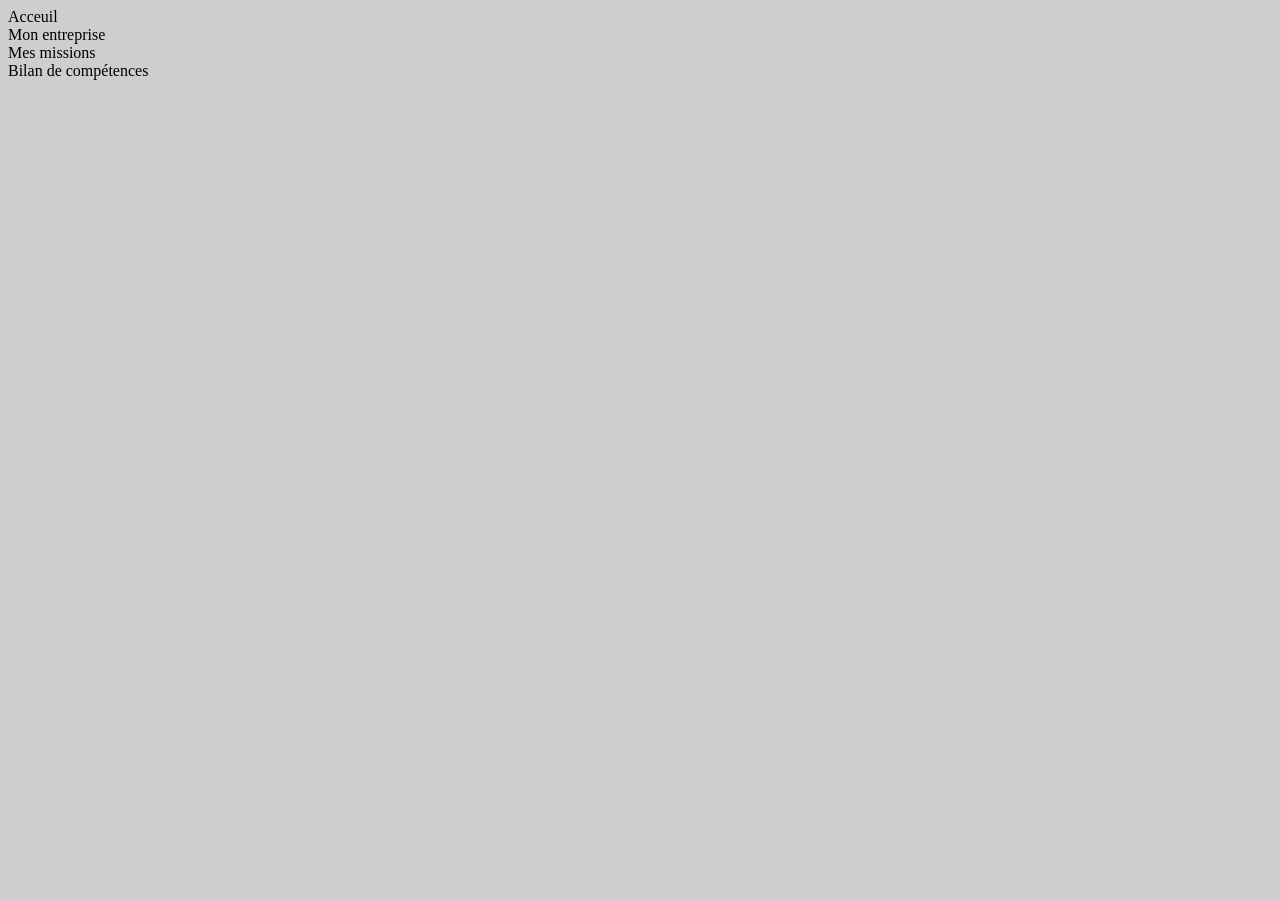
==== index.html @ c6c022ac "init" ====
<!DOCTYPE html>
<html lang="en">
<head>
    <meta charset="UTF-8">
    <meta name="viewport" content="width=device-width, initial-scale=1.0">
    <title>Portfolio Maël HEMON</title>
    <link rel="stylesheet" href="style.css">
    <link rel="icon" type="image/x-icon" href="image.png">

</head>
<body>
    <nav>
        <div href="index.html">Acceuil</div>
        <div>Mon entreprise</div>
        <div>Mes missions</div>
        <div>Bilan de compétences</div>
    </nav>
</body>
</html>
---- style.css ----
body{
    background-color: RGB(206, 206, 206);
}
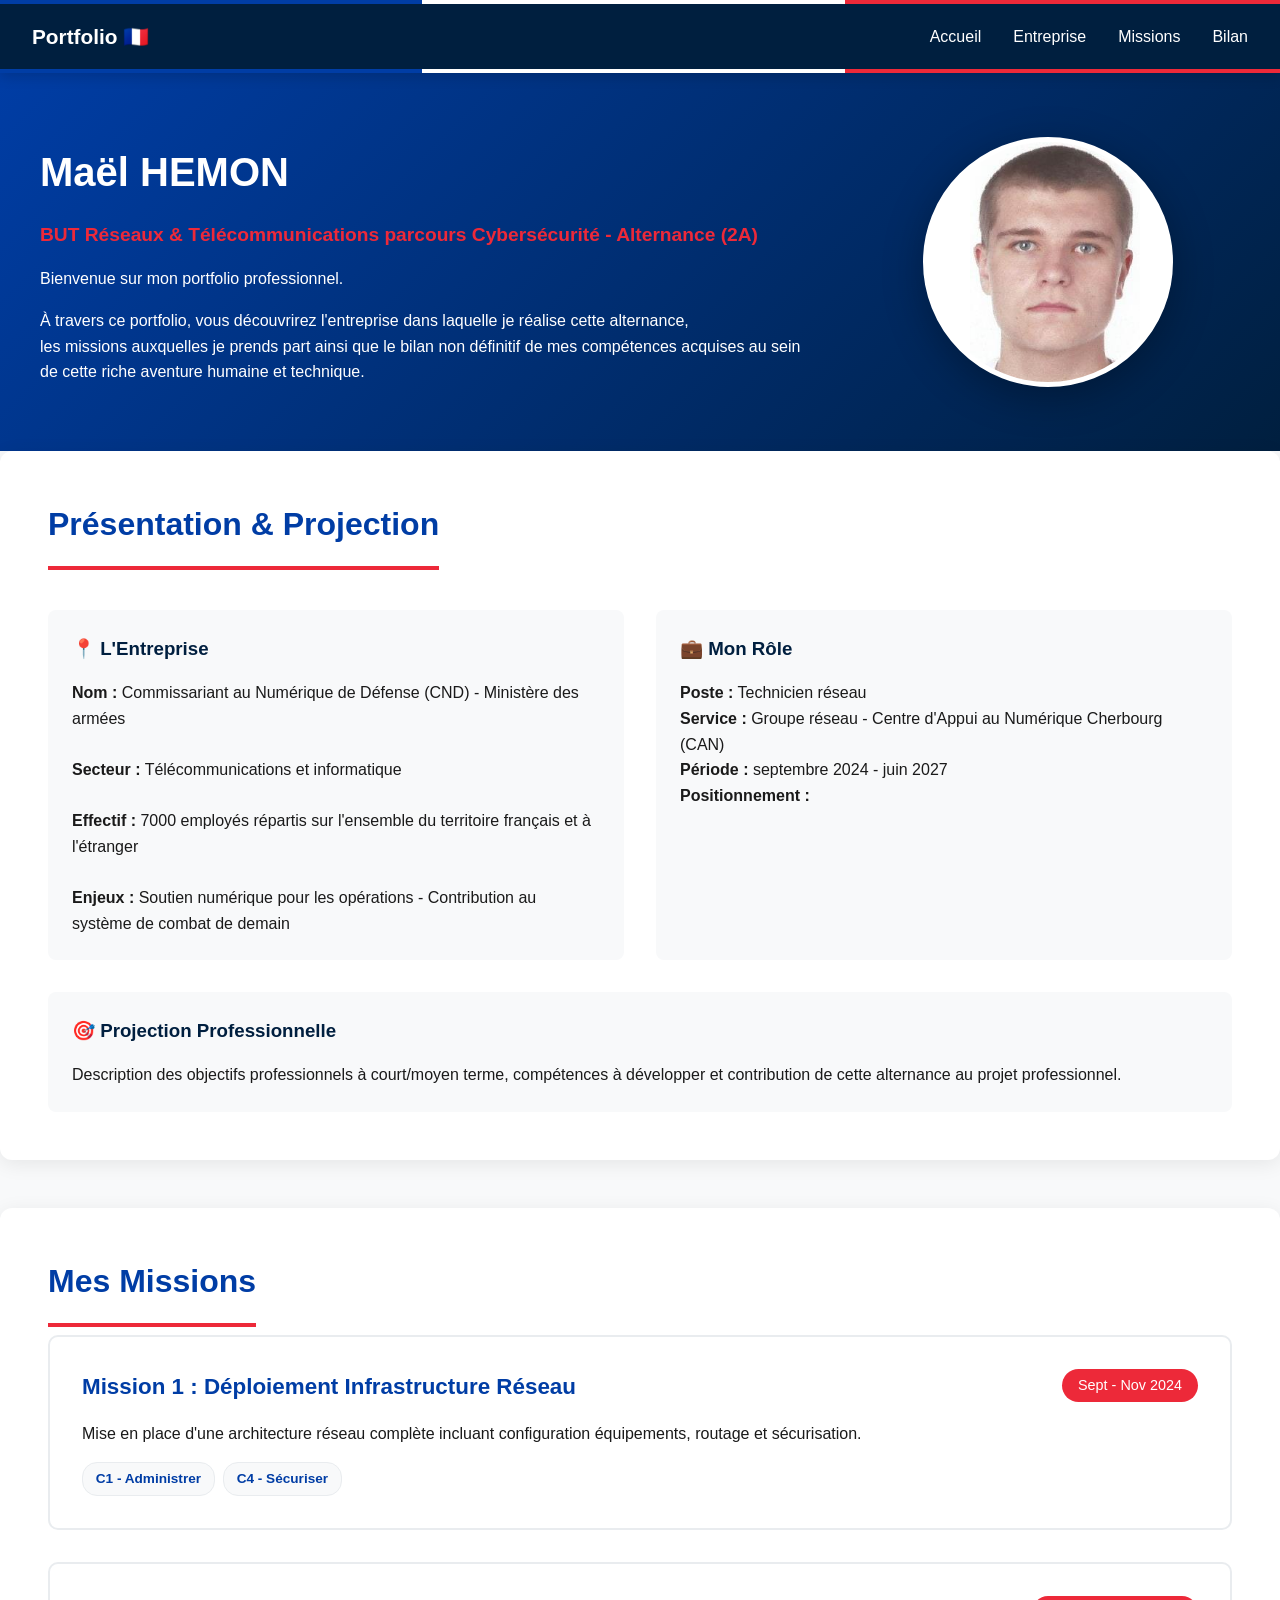
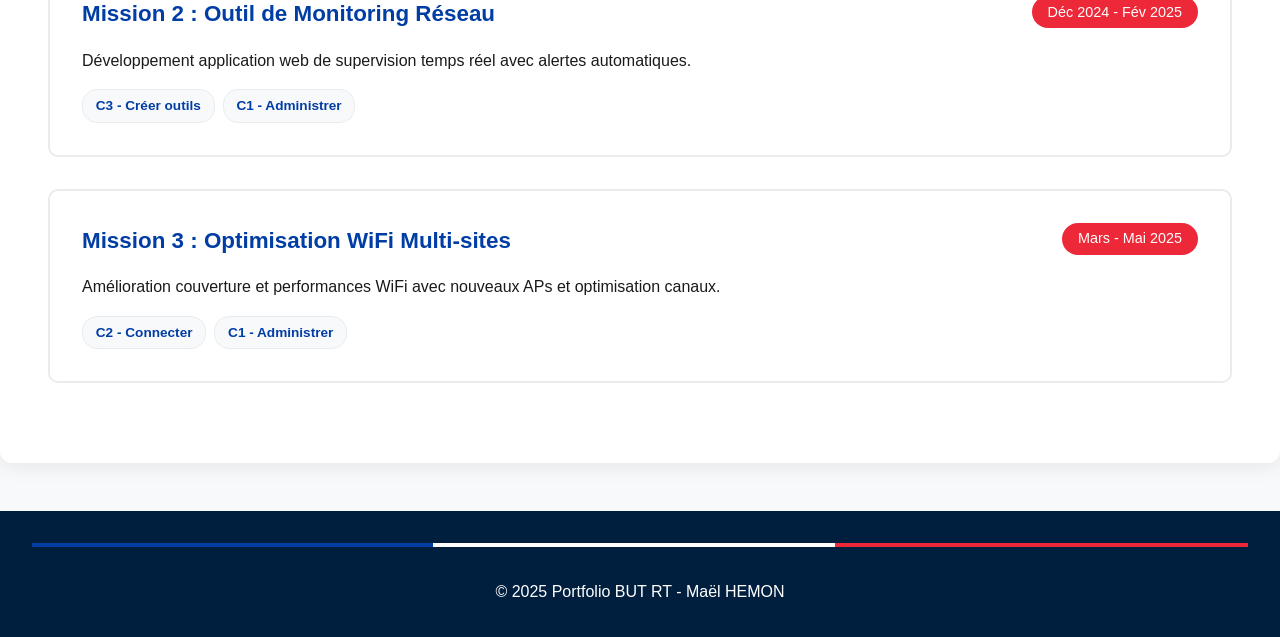
==== commit 2c68e121: "ADD: structure" ====
--- a/index.html
+++ b/index.html
@@ -1,19 +1,551 @@
 <!DOCTYPE html>
-<html lang="en">
+<html lang="fr">
 <head>
     <meta charset="UTF-8">
     <meta name="viewport" content="width=device-width, initial-scale=1.0">
-    <title>Portfolio Maël HEMON</title>
-    <link rel="stylesheet" href="style.css">
-    <link rel="icon" type="image/x-icon" href="image.png">
-
+    <title>Portfolio BUT RT - Alternance</title>
+    <style>
+        * {
+            margin: 0;
+            padding: 0;
+            box-sizing: border-box;
+        }
+
+        :root {
+            --france-blue: #003DA5;
+            --france-red: #ED2939;
+            --navy: #001f3f;
+            --light: #f8f9fa;
+            --gray: #e9ecef;
+        }
+
+        body {
+            font-family: 'Segoe UI', sans-serif;
+            background: var(--light);
+            color: #1a1a1a;
+            line-height: 1.6;
+        }
+
+        header {
+            background: linear-gradient(to right, var(--france-blue) 33%, white 33%, white 66%, var(--france-red) 66%);
+            padding: 4px 0;
+            position: sticky;
+            top: 0;
+            z-index: 1000;
+            box-shadow: 0 4px 12px rgba(0,0,0,0.15);
+        }
+
+        nav {
+            background: var(--navy);
+            padding: 1rem 0;
+        }
+
+        .nav-container {
+            max-width: 1400px;
+            margin: 0 auto;
+            padding: 0 2rem;
+            display: flex;
+            justify-content: space-between;
+            align-items: center;
+        }
+
+        .logo {
+            font-size: 1.3rem;
+            font-weight: bold;
+            color: white;
+        }
+
+        .nav-links {
+            display: flex;
+            gap: 2rem;
+            list-style: none;
+        }
+
+        .nav-links a {
+            color: white;
+            text-decoration: none;
+            font-weight: 500;
+            transition: all 0.3s;
+            padding: 0.5rem 0;
+            position: relative;
+        }
+
+        .nav-links a::after {
+            content: '';
+            position: absolute;
+            bottom: 0;
+            left: 0;
+            width: 0;
+            height: 3px;
+            background: var(--france-red);
+            transition: width 0.3s;
+        }
+
+        .nav-links a:hover::after {
+            width: 100%;
+        }
+
+        .hero {
+            background: linear-gradient(135deg, var(--france-blue), var(--navy));
+            color: white;
+            padding: 4rem 2rem;
+        }
+
+        .hero-container {
+            max-width: 1200px;
+            margin: 0 auto;
+            display: grid;
+            grid-template-columns: 2fr 1fr;
+            gap: 3rem;
+            align-items: center;
+        }
+
+        .hero h1 {
+            font-size: 2.5rem;
+            margin-bottom: 1rem;
+        }
+
+        .subtitle {
+            font-size: 1.2rem;
+            color: var(--france-red);
+            font-weight: 600;
+            margin-bottom: 1rem;
+        }
+
+       .profile-photo {
+    width: 250px;
+    height: 250px;
+    border-radius: 60%;
+    overflow: hidden;          /* 🔑 indispensable */
+    box-shadow: 0 10px 40px rgba(0,0,0,0.3);
+    border: 5px solid white;
+    margin: 0 auto;
+    background-color: white;
+}
+
+.profile-photo img {
+    width: 100%;
+    height: 100%;
+    object-fit: contain;
+    object-position: 60% center;
+}
+
+        .container {
+            max-width: 1400px;
+            margin: 0 auto;
+            padding: 3rem 2rem;
+        }
+
+        .section {
+            background: white;
+            padding: 3rem;
+            border-radius: 12px;
+            box-shadow: 0 4px 20px rgba(0,0,0,0.08);
+            margin-bottom: 3rem;
+        }
+
+        .section-title {
+            font-size: 2rem;
+            color: var(--france-blue);
+            margin-bottom: 0.5rem;
+            padding-bottom: 1rem;
+            border-bottom: 4px solid var(--france-red);
+            display: inline-block;
+        }
+
+        .competences-grid {
+            display: grid;
+            grid-template-columns: repeat(auto-fit, minmax(300px, 1fr));
+            gap: 1.5rem;
+            margin-top: 2rem;
+        }
+
+        .competence-card {
+            background: var(--light);
+            padding: 1.5rem;
+            border-radius: 10px;
+            border-left: 5px solid var(--france-blue);
+        }
+
+        .competence-card h3 {
+            color: var(--navy);
+            margin-bottom: 0.5rem;
+            display: flex;
+            align-items: center;
+            gap: 0.5rem;
+        }
+
+        .comp-num {
+            background: var(--france-blue);
+            color: white;
+            width: 30px;
+            height: 30px;
+            border-radius: 50%;
+            display: flex;
+            align-items: center;
+            justify-content: center;
+            font-weight: bold;
+        }
+
+        .mission-card {
+            border: 2px solid var(--gray);
+            border-radius: 10px;
+            padding: 2rem;
+            margin-bottom: 2rem;
+            cursor: pointer;
+            transition: all 0.3s;
+        }
+
+        .mission-card:hover {
+            border-color: var(--france-blue);
+            box-shadow: 0 8px 25px rgba(0,61,165,0.1);
+        }
+
+        .mission-header {
+            display: flex;
+            justify-content: space-between;
+            align-items: start;
+            margin-bottom: 1rem;
+        }
+
+        .mission-title {
+            font-size: 1.4rem;
+            color: var(--france-blue);
+            font-weight: 600;
+        }
+
+        .mission-period {
+            background: var(--france-red);
+            color: white;
+            padding: 0.3rem 1rem;
+            border-radius: 20px;
+            font-size: 0.9rem;
+        }
+
+        .comp-badges {
+            display: flex;
+            gap: 0.5rem;
+            flex-wrap: wrap;
+            margin-top: 1rem;
+        }
+
+        .badge {
+            background: var(--light);
+            color: var(--france-blue);
+            padding: 0.3rem 0.8rem;
+            border-radius: 15px;
+            font-size: 0.85rem;
+            font-weight: 600;
+            border: 1px solid var(--gray);
+        }
+
+        .mission-detail {
+            display: none;
+            margin-top: 2rem;
+            padding-top: 2rem;
+            border-top: 2px solid var(--gray);
+        }
+
+        .mission-detail.active {
+            display: block;
+        }
+
+        .detail-section {
+            margin-bottom: 2rem;
+        }
+
+        .detail-section h4 {
+            color: var(--navy);
+            margin-bottom: 1rem;
+            font-size: 1.1rem;
+        }
+
+        .detail-section ul {
+            list-style: none;
+            padding-left: 1rem;
+        }
+
+        .detail-section li {
+            margin-bottom: 0.5rem;
+            padding-left: 1rem;
+            position: relative;
+        }
+
+        .detail-section li::before {
+            content: '▸';
+            color: var(--france-red);
+            position: absolute;
+            left: 0;
+        }
+
+        .bilan-table {
+            width: 100%;
+            border-collapse: collapse;
+            margin: 2rem 0;
+        }
+
+        .bilan-table th,
+        .bilan-table td {
+            padding: 1rem;
+            text-align: left;
+            border: 1px solid var(--gray);
+        }
+
+        .bilan-table th {
+            background: var(--france-blue);
+            color: white;
+            font-weight: 600;
+        }
+
+        .bilan-table tr:nth-child(even) {
+            background: var(--light);
+        }
+
+        .niveau {
+            display: flex;
+            gap: 0.2rem;
+        }
+
+        .dot {
+            width: 10px;
+            height: 10px;
+            border-radius: 50%;
+            background: var(--gray);
+        }
+
+        .dot.filled {
+            background: var(--france-blue);
+        }
+
+        .info-grid {
+            display: grid;
+            grid-template-columns: 1fr 1fr;
+            gap: 2rem;
+            margin-top: 2rem;
+        }
+
+        .info-card {
+            background: var(--light);
+            padding: 1.5rem;
+            border-radius: 8px;
+        }
+
+        .info-card h3 {
+            color: var(--navy);
+            margin-bottom: 1rem;
+        }
+
+        footer {
+            background: var(--navy);
+            color: white;
+            text-align: center;
+            padding: 2rem;
+            margin-top: 3rem;
+        }
+
+        footer::before {
+            content: '';
+            display: block;
+            height: 4px;
+            background: linear-gradient(to right, var(--france-blue) 33%, white 33%, white 66%, var(--france-red) 66%);
+            margin-bottom: 2rem;
+        }
+
+        @media (max-width: 968px) {
+            .hero-container {
+                grid-template-columns: 1fr;
+            }
+            .info-grid {
+                grid-template-columns: 1fr;
+            }
+            .mission-header {
+                flex-direction: column;
+                gap: 1rem;
+            }
+        }
+    </style>
 </head>
 <body>
-    <nav>
-        <div href="index.html">Acceuil</div>
-        <div>Mon entreprise</div>
-        <div>Mes missions</div>
-        <div>Bilan de compétences</div>
-    </nav>
+    <header>
+        <nav>
+            <div class="nav-container">
+                <div class="logo">Portfolio  🇫🇷</div>
+                <ul class="nav-links">
+                    <li><a href="index.html">Accueil</a></li>
+                    <li><a href="entreprise.html">Entreprise</a></li>
+                    <li><a href="missions.html">Missions</a></li>
+                    <li><a href="bilan.html">Bilan</a></li>
+                </ul>
+            </div>
+        </nav>
+    </header>
+
+    <section id="accueil" class="hero">
+        <div class="hero-container">
+            <div>
+                <h1>Maël HEMON</h1>
+                <p class="subtitle">BUT Réseaux & Télécommunications parcours Cybersécurité - Alternance (2A)</p>
+                <p>Bienvenue sur mon portfolio professionnel.</p>
+                <p style="margin-top: 1rem;">À travers ce portfolio, vous découvrirez l'entreprise dans laquelle je réalise cette alternance, <br> les missions auxquelles je prends part ainsi que le bilan non définitif de mes compétences acquises au sein de cette riche aventure humaine et technique.</p>
+            </div>
+            <div class="profile-photo"><img src="photo_profile.jpg" alt="photo_profile"></div>
+        </div>
+    </section>
+     <section id="entreprise" class="section">
+            <h2 class="section-title">Présentation & Projection</h2>
+            
+            <div class="info-grid">
+                <div class="info-card">
+                    <h3>📍 L'Entreprise</h3>
+                    <p><strong>Nom :</strong> Commissariant au Numérique de Défense (CND) - Ministère des armées</p>
+                    <br>
+                    <p><strong>Secteur :</strong> Télécommunications et informatique </p>
+                    <br>
+                    <p><strong>Effectif :</strong> 7000 employés répartis sur l'ensemble du territoire français et à l'étranger</p>
+                    <br>
+                    <p><strong>Enjeux :</strong> Soutien numérique pour les opérations - Contribution au système de combat de demain  </p>
+                </div>
+                
+                <div class="info-card">
+                    <h3>💼 Mon Rôle</h3>
+                    <p><strong>Poste :</strong> Technicien réseau </p>
+                    <p><strong>Service :</strong> Groupe réseau - Centre d'Appui au Numérique Cherbourg (CAN)</p>
+                    <p><strong>Période :</strong> septembre 2024 - juin 2027 </p>
+                    <p><strong>Positionnement :</strong>  </p>
+                </div>
+            </div>
+
+            <div style="margin-top: 2rem; padding: 1.5rem; background: var(--light); border-radius: 8px;">
+                <h3 style="color: var(--navy); margin-bottom: 1rem;">🎯 Projection Professionnelle</h3>
+                <p>Description des objectifs professionnels à court/moyen terme, compétences à développer et contribution de cette alternance au projet professionnel.</p>
+            </div>
+        </section>
+        <section id="missions" class="section">
+            <h2 class="section-title">Mes Missions</h2>
+            
+            <div class="mission-card" onclick="toggleMission('m1')">
+                <div class="mission-header">
+                    <h3 class="mission-title">Mission 1 : Déploiement Infrastructure Réseau</h3>
+                    <span class="mission-period">Sept - Nov 2024</span>
+                </div>
+                <p>Mise en place d'une architecture réseau complète incluant configuration équipements, routage et sécurisation.</p>
+                <div class="comp-badges">
+                    <span class="badge">C1 - Administrer</span>
+                    <span class="badge">C4 - Sécuriser</span>
+                </div>
+                
+                
+                <div class="mission-detail" id="m1">
+                    <div class="detail-section">
+                        <h4>📋 Contexte et Objectifs</h4>
+                        <p>Ouverture d'un nouveau site nécessitant infrastructure réseau. Enjeu : connectivité, sécurité et performance pour 50 utilisateurs.</p>
+                        <ul>
+                            <li>Acteurs : équipe infra (3 pers.), responsable IT</li>
+                            <li>Contraintes : budget limité, délai 2 mois, compatibilité</li>
+                            <li>Objectif : infrastructure opérationnelle sécurisée</li>
+                        </ul>
+                        <button></button>
+                    </div>
+
+                    <div class="detail-section">
+                        <h4>⚙️ Tâches et Évolution</h4>
+                        <ul>
+                            <li><strong>S1-2 :</strong> Étude besoins, conception architecture</li>
+                            <li><strong>S3-5 :</strong> Config switchs/routeurs Cisco (VLANs, routage)</li>
+                            <li><strong>S6-7 :</strong> Pare-feu, filtrage, VPN site-to-site</li>
+                            <li><strong>S8 :</strong> Tests, documentation, formation</li>
+                            <li>Autonomie progressive : supervisé puis autonome S5</li>
+                        </ul>
+                    </div>
+
+                    <div class="detail-section">
+                        <h4>🎓 Compétences & AC Mobilisés</h4>
+                        <ul>
+                            <li><strong>C1 :</strong> Config avancée (VLANs, routage, protocols)</li>
+                            <li><strong>C4 :</strong> Sécurité, pare-feu, segmentation</li>
+                            <li><strong>AC :</strong> Configurer/dépanner services, garantir QoS</li>
+                        </ul>
+                    </div>
+
+                    <div class="detail-section">
+                        <h4>📎 Traces et Preuves</h4>
+                        <ul>
+                            <li>Schémas architecture (Packet Tracer)</li>
+                            <li>Configs équipements anonymisées</li>
+                            <li>Documentation technique</li>
+                            <li>Rapports tests/validation</li>
+                        </ul>
+                    </div>
+
+                    <div class="detail-section">
+                        <h4>💭 Analyse Réflexive</h4>
+                        <p><strong>Apprentissages :</strong> Maîtrise VLANs et routage inter-VLAN approfondie. Importance documentation.</p>
+                        <p><strong>Difficultés :</strong> Compatibilité versions IOS. Résolu via doc Cisco.</p>
+                        <p><strong>Évolution :</strong> Autonomie partielle → complète. Communication améliorée.</p>
+                        <p><strong>Niveau :</strong> Intermédiaire/Avancé - bonne maîtrise, résolution autonome.</p>
+                    </div>
+                </div>
+            </div>
+
+            <div class="mission-card" onclick="toggleMission('m2')">
+                <div class="mission-header">
+                    <h3 class="mission-title">Mission 2 : Outil de Monitoring Réseau</h3>
+                    <span class="mission-period">Déc 2024 - Fév 2025</span>
+                </div>
+                <p>Développement application web de supervision temps réel avec alertes automatiques.</p>
+                <div class="comp-badges">
+                    <span class="badge">C3 - Créer outils</span>
+                    <span class="badge">C1 - Administrer</span>
+                </div>
+                
+                <div class="mission-detail" id="m2">
+                    <p style="color: #666;">Détails de la mission à compléter selon même structure...</p>
+                </div>
+            </div>
+
+            <div class="mission-card" onclick="toggleMission('m3')">
+                <div class="mission-header">
+                    <h3 class="mission-title">Mission 3 : Optimisation WiFi Multi-sites</h3>
+                    <span class="mission-period">Mars - Mai 2025</span>
+                </div>
+                <p>Amélioration couverture et performances WiFi avec nouveaux APs et optimisation canaux.</p>
+                <div class="comp-badges">
+                    <span class="badge">C2 - Connecter</span>
+                    <span class="badge">C1 - Administrer</span>
+                </div>
+                
+                <div class="mission-detail" id="m3">
+                    <p style="color: #666;">Détails de la mission à compléter...</p>
+                </div>
+            </div>
+        </section>
+        <script>
+        function toggleMission(id) {
+            const detail = document.getElementById(id);
+            const wasActive = detail.classList.contains('active');
+            
+            document.querySelectorAll('.mission-detail').forEach(d => {
+                d.classList.remove('active');
+            });
+            
+            if (!wasActive) {
+                detail.classList.add('active');
+            }
+        }
+
+        document.querySelectorAll('a[href^="#"]').forEach(a => {
+            a.addEventListener('click', function(e) {
+                e.preventDefault();
+                document.querySelector(this.getAttribute('href')).scrollIntoView({
+                    behavior: 'smooth'
+                });
+            });
+        });
+    </script>
+    
+
+    <footer>
+        <p>&copy; 2025 Portfolio BUT RT - Maël HEMON</p>
+    </footer>
 </body>
 </html>
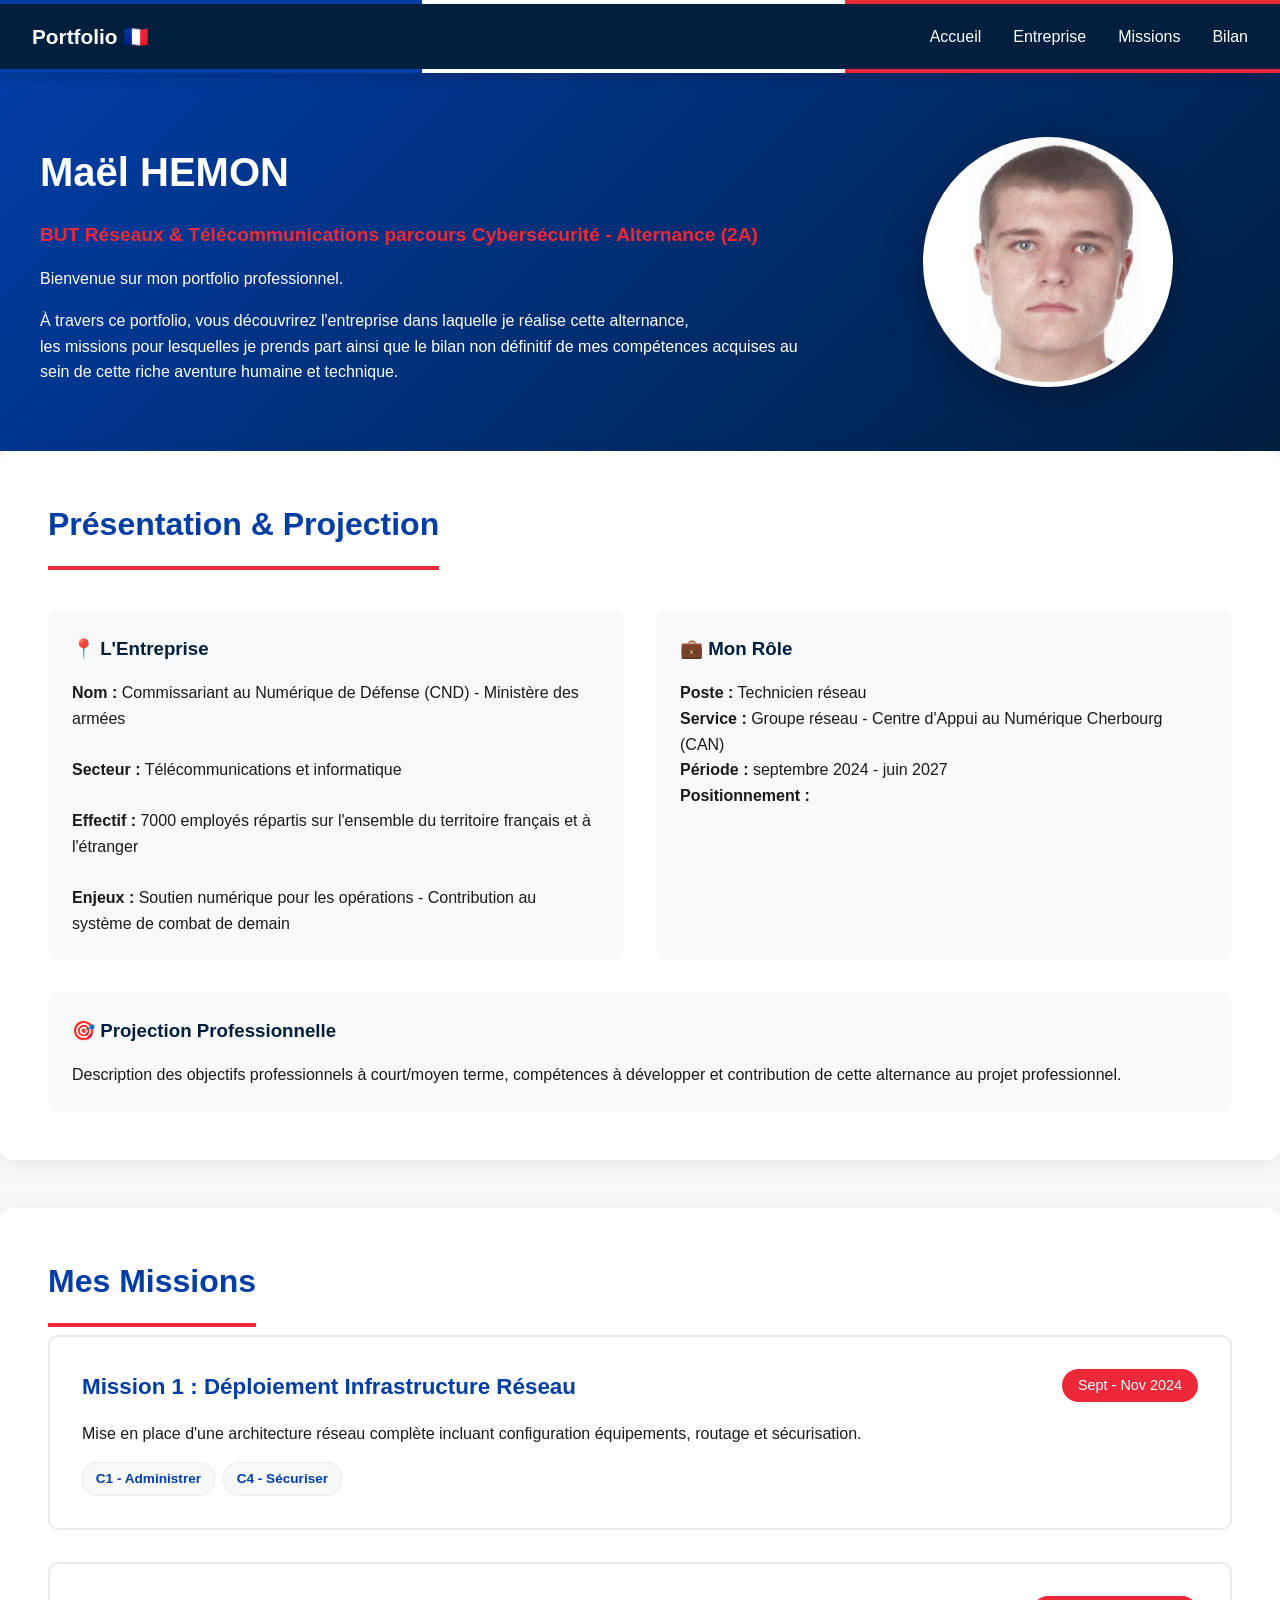
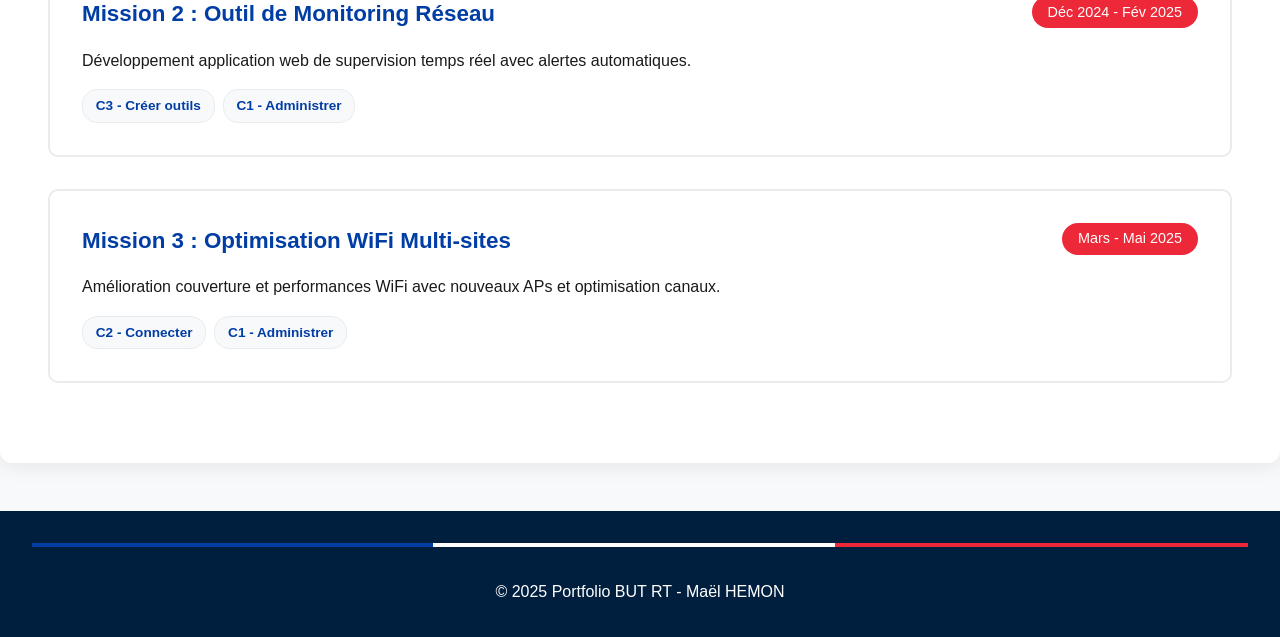
==== commit 4f57b95e: "add change" ====
--- a/index.html
+++ b/index.html
@@ -386,7 +386,7 @@
                 <h1>Maël HEMON</h1>
                 <p class="subtitle">BUT Réseaux & Télécommunications parcours Cybersécurité - Alternance (2A)</p>
                 <p>Bienvenue sur mon portfolio professionnel.</p>
-                <p style="margin-top: 1rem;">À travers ce portfolio, vous découvrirez l'entreprise dans laquelle je réalise cette alternance, <br> les missions auxquelles je prends part ainsi que le bilan non définitif de mes compétences acquises au sein de cette riche aventure humaine et technique.</p>
+                <p style="margin-top: 1rem;">À travers ce portfolio, vous découvrirez l'entreprise dans laquelle je réalise cette alternance, <br> les missions pour lesquelles je prends part ainsi que le bilan non définitif de mes compétences acquises au sein de cette riche aventure humaine et technique.</p>
             </div>
             <div class="profile-photo"><img src="photo_profile.jpg" alt="photo_profile"></div>
         </div>
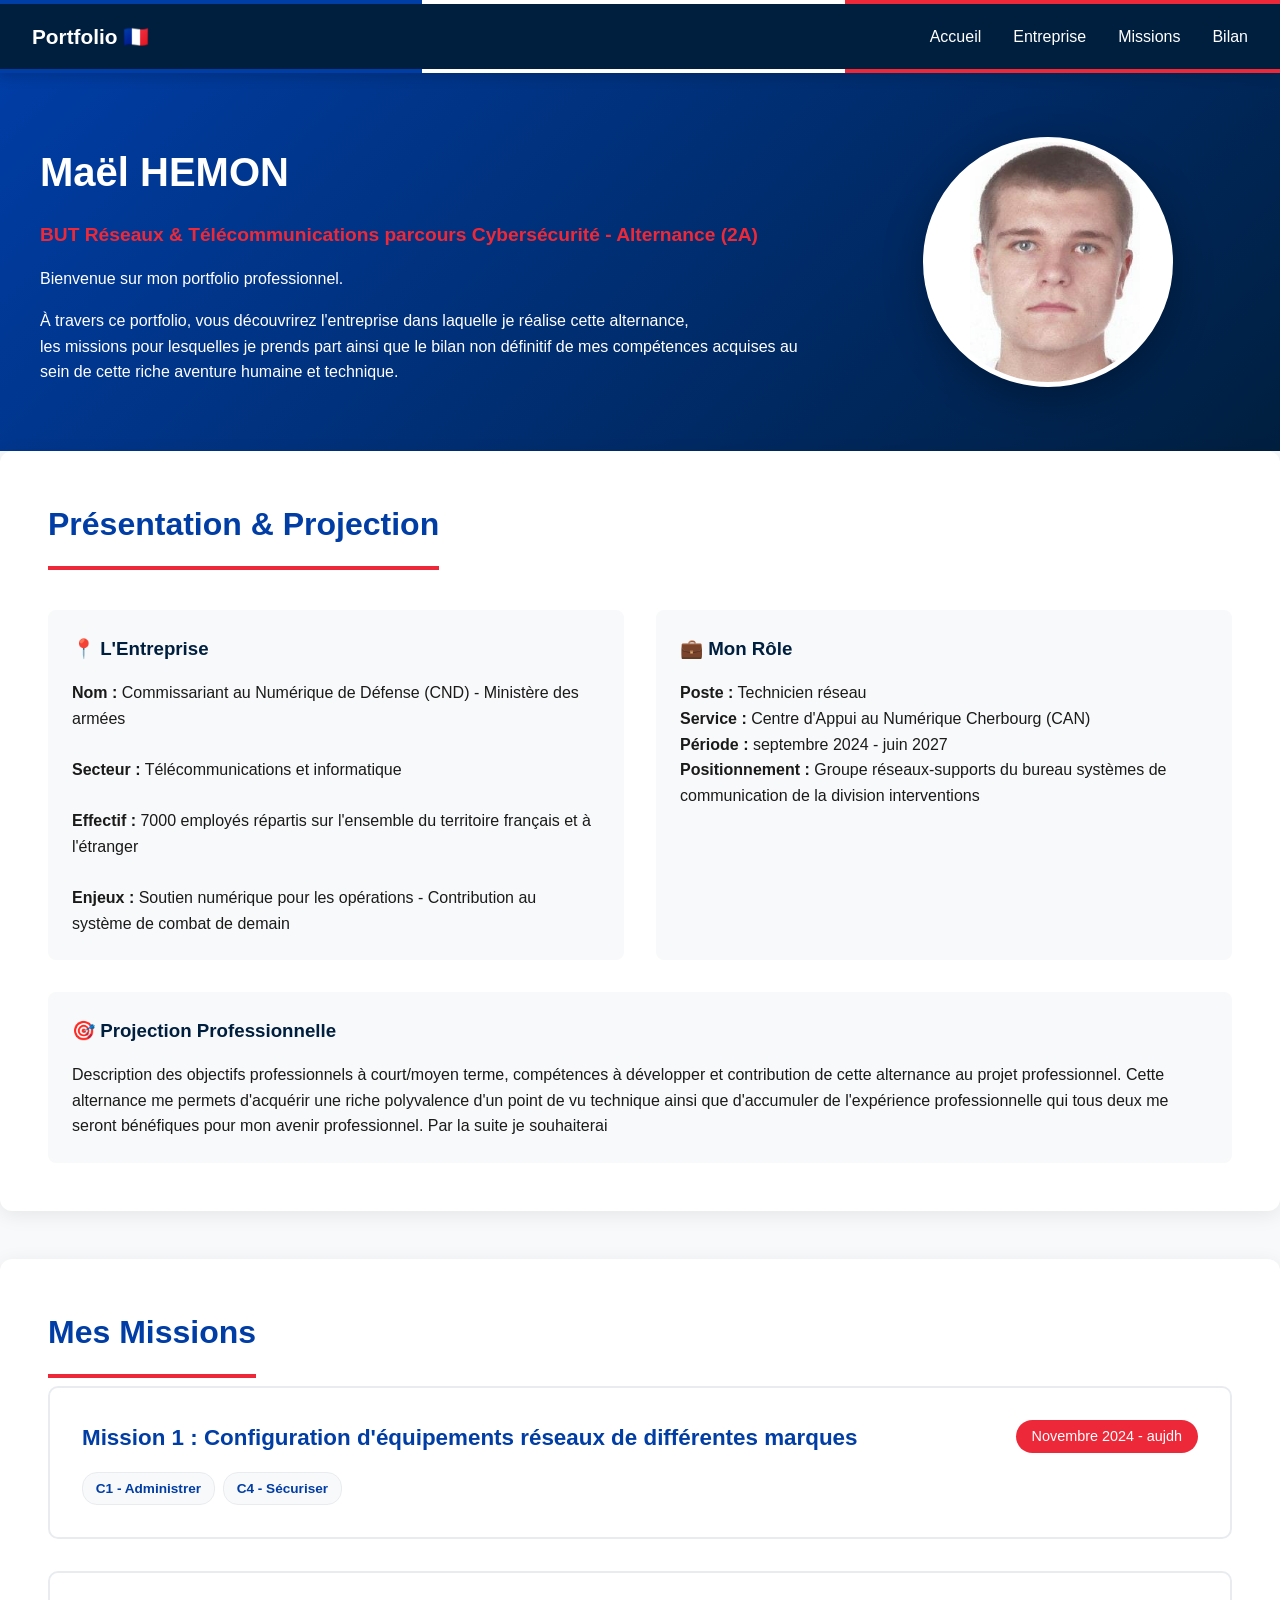
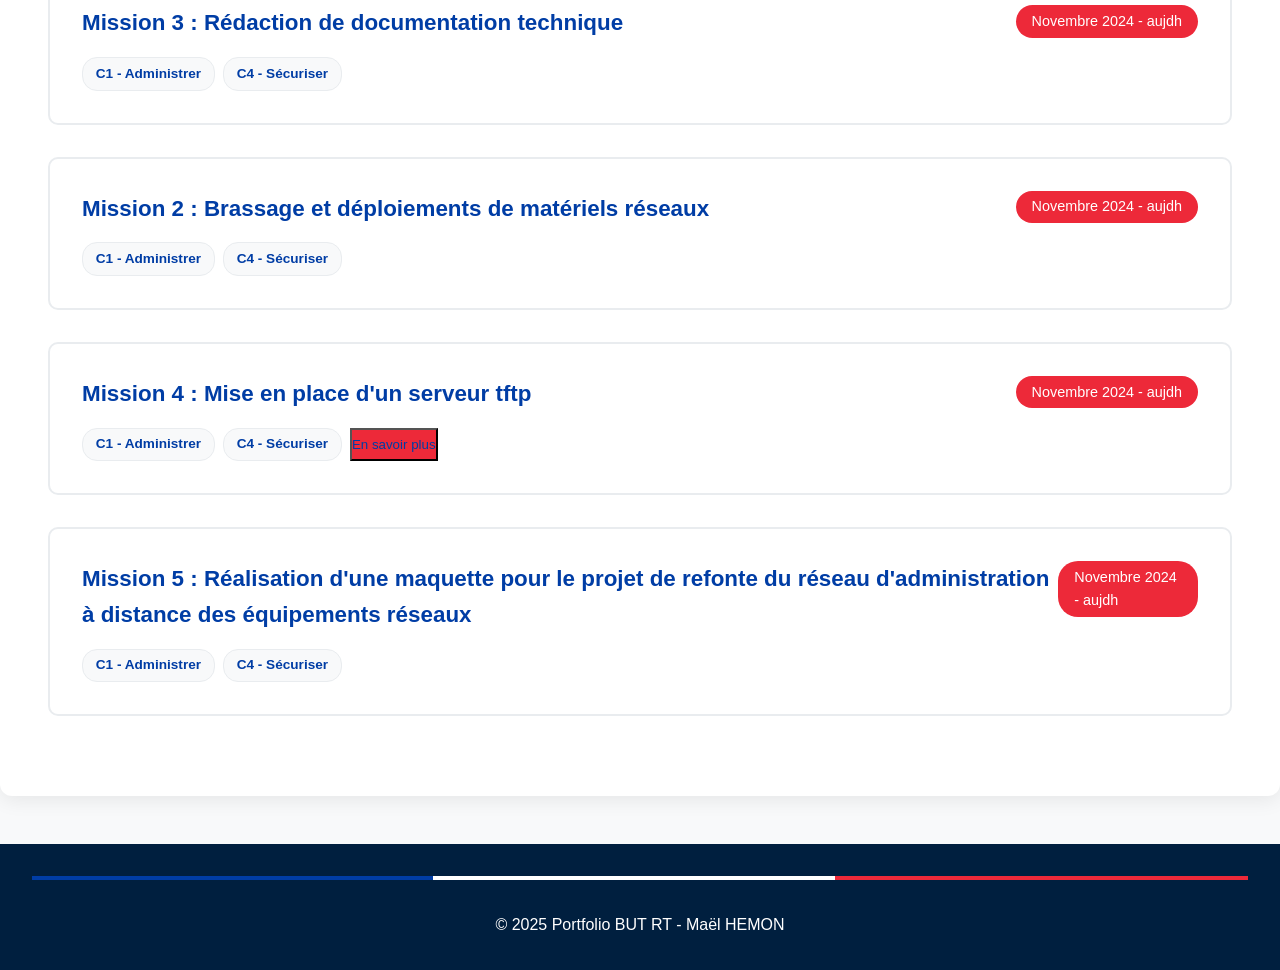
==== commit cbd766cb: "change missions" ====
--- a/index.html
+++ b/index.html
@@ -350,7 +350,10 @@
             background: linear-gradient(to right, var(--france-blue) 33%, white 33%, white 66%, var(--france-red) 66%);
             margin-bottom: 2rem;
         }
-
+        .more{
+            background-color: #ED2939;
+            color: #003DA5;
+        }
         @media (max-width: 968px) {
             .hero-container {
                 grid-template-columns: 1fr;
@@ -362,6 +365,7 @@
                 flex-direction: column;
                 gap: 1rem;
             }
+            
         }
     </style>
 </head>
@@ -409,15 +413,17 @@
                 <div class="info-card">
                     <h3>💼 Mon Rôle</h3>
                     <p><strong>Poste :</strong> Technicien réseau </p>
-                    <p><strong>Service :</strong> Groupe réseau - Centre d'Appui au Numérique Cherbourg (CAN)</p>
+                    <p><strong>Service :</strong> Centre d'Appui au Numérique Cherbourg (CAN)</p>
                     <p><strong>Période :</strong> septembre 2024 - juin 2027 </p>
-                    <p><strong>Positionnement :</strong>  </p>
+                    <p><strong>Positionnement :</strong> Groupe réseaux-supports du bureau systèmes de communication de la division interventions </p>
                 </div>
             </div>
 
             <div style="margin-top: 2rem; padding: 1.5rem; background: var(--light); border-radius: 8px;">
                 <h3 style="color: var(--navy); margin-bottom: 1rem;">🎯 Projection Professionnelle</h3>
-                <p>Description des objectifs professionnels à court/moyen terme, compétences à développer et contribution de cette alternance au projet professionnel.</p>
+                <p>Description des objectifs professionnels à court/moyen terme, compétences à développer et contribution de cette alternance au projet professionnel.
+                    Cette alternance me permets d'acquérir une riche polyvalence d'un point de vu technique ainsi que d'accumuler de l'expérience professionnelle qui tous deux me seront bénéfiques pour mon avenir professionnel. Par la suite je souhaiterai 
+                </p>
             </div>
         </section>
         <section id="missions" class="section">
@@ -425,10 +431,10 @@
             
             <div class="mission-card" onclick="toggleMission('m1')">
                 <div class="mission-header">
-                    <h3 class="mission-title">Mission 1 : Déploiement Infrastructure Réseau</h3>
-                    <span class="mission-period">Sept - Nov 2024</span>
-                </div>
-                <p>Mise en place d'une architecture réseau complète incluant configuration équipements, routage et sécurisation.</p>
+                    <h3 class="mission-title">Mission 1 : Configuration d'équipements réseaux de différentes marques</h3>
+                    <span class="mission-period">Novembre 2024 - aujdh </span>
+                </div>
+                <p></p>
                 <div class="comp-badges">
                     <span class="badge">C1 - Administrer</span>
                     <span class="badge">C4 - Sécuriser</span>
@@ -487,35 +493,212 @@
                 </div>
             </div>
 
-            <div class="mission-card" onclick="toggleMission('m2')">
+
+             <div class="mission-card" onclick="toggleMission('m1')">
                 <div class="mission-header">
-                    <h3 class="mission-title">Mission 2 : Outil de Monitoring Réseau</h3>
-                    <span class="mission-period">Déc 2024 - Fév 2025</span>
-                </div>
-                <p>Développement application web de supervision temps réel avec alertes automatiques.</p>
+                    <h3 class="mission-title">Mission 3 :  Rédaction de documentation technique</h3>
+                    <span class="mission-period">Novembre 2024 - aujdh </span>
+                </div>
+                <p></p>
                 <div class="comp-badges">
-                    <span class="badge">C3 - Créer outils</span>
                     <span class="badge">C1 - Administrer</span>
-                </div>
-                
-                <div class="mission-detail" id="m2">
-                    <p style="color: #666;">Détails de la mission à compléter selon même structure...</p>
+                    <span class="badge">C4 - Sécuriser</span>
+                </div>
+                
+                
+                <div class="mission-detail" id="m1">
+                    <div class="detail-section">
+                        <h4>📋 Contexte et Objectifs</h4>
+                        <p>Ouverture d'un nouveau site nécessitant infrastructure réseau. Enjeu : connectivité, sécurité et performance pour 50 utilisateurs.</p>
+                        <ul>
+                            <li>Acteurs : équipe infra (3 pers.), responsable IT</li>
+                            <li>Contraintes : budget limité, délai 2 mois, compatibilité</li>
+                            <li>Objectif : infrastructure opérationnelle sécurisée</li>
+                        </ul>
+                        <button></button>
+                    </div>
+
+                    <div class="detail-section">
+                        <h4>⚙️ Tâches et Évolution</h4>
+                        <ul>
+                            <li><strong>S1-2 :</strong> Étude besoins, conception architecture</li>
+                            <li><strong>S3-5 :</strong> Config switchs/routeurs Cisco (VLANs, routage)</li>
+                            <li><strong>S6-7 :</strong> Pare-feu, filtrage, VPN site-to-site</li>
+                            <li><strong>S8 :</strong> Tests, documentation, formation</li>
+                            <li>Autonomie progressive : supervisé puis autonome S5</li>
+                        </ul>
+                    </div>
+
+                    <div class="detail-section">
+                        <h4>🎓 Compétences & AC Mobilisés</h4>
+                        <ul>
+                            <li><strong>C1 :</strong> Config avancée (VLANs, routage, protocols)</li>
+                            <li><strong>C4 :</strong> Sécurité, pare-feu, segmentation</li>
+                            <li><strong>AC :</strong> Configurer/dépanner services, garantir QoS</li>
+                        </ul>
+                    </div>
+
+                    <div class="detail-section">
+                        <h4>📎 Traces et Preuves</h4>
+                        <ul>
+                            <li>Schémas architecture (Packet Tracer)</li>
+                            <li>Configs équipements anonymisées</li>
+                            <li>Documentation technique</li>
+                            <li>Rapports tests/validation</li>
+                        </ul>
+                    </div>
+
+                    <div class="detail-section">
+                        <h4>💭 Analyse Réflexive</h4>
+                        <p><strong>Apprentissages :</strong> Maîtrise VLANs et routage inter-VLAN approfondie. Importance documentation.</p>
+                        <p><strong>Difficultés :</strong> Compatibilité versions IOS. Résolu via doc Cisco.</p>
+                        <p><strong>Évolution :</strong> Autonomie partielle → complète. Communication améliorée.</p>
+                        <p><strong>Niveau :</strong> Intermédiaire/Avancé - bonne maîtrise, résolution autonome.</p>
+                    </div>
                 </div>
             </div>
 
-            <div class="mission-card" onclick="toggleMission('m3')">
+            <div class="mission-card" onclick="toggleMission('m1')">
                 <div class="mission-header">
-                    <h3 class="mission-title">Mission 3 : Optimisation WiFi Multi-sites</h3>
-                    <span class="mission-period">Mars - Mai 2025</span>
-                </div>
-                <p>Amélioration couverture et performances WiFi avec nouveaux APs et optimisation canaux.</p>
+                    <h3 class="mission-title">Mission 2 :  Brassage et déploiements de matériels réseaux</h3>
+                    <span class="mission-period">Novembre 2024 - aujdh </span>
+                </div>
+                <p></p>
                 <div class="comp-badges">
-                    <span class="badge">C2 - Connecter</span>
                     <span class="badge">C1 - Administrer</span>
-                </div>
-                
-                <div class="mission-detail" id="m3">
-                    <p style="color: #666;">Détails de la mission à compléter...</p>
+                    <span class="badge">C4 - Sécuriser</span>
+                </div>
+                
+                
+                <div class="mission-detail" id="m1">
+                    <div class="detail-section">
+                        <h4>📋 Contexte et Objectifs</h4>
+                        <p>Ouverture d'un nouveau site nécessitant infrastructure réseau. Enjeu : connectivité, sécurité et performance pour 50 utilisateurs.</p>
+                        <ul>
+                            <li>Acteurs : équipe infra (3 pers.), responsable IT</li>
+                            <li>Contraintes : budget limité, délai 2 mois, compatibilité</li>
+                            <li>Objectif : infrastructure opérationnelle sécurisée</li>
+                        </ul>
+                        <button></button>
+                    </div>
+
+                    <div class="detail-section">
+                        <h4>⚙️ Tâches et Évolution</h4>
+                        <ul>
+                            <li><strong>S1-2 :</strong> Étude besoins, conception architecture</li>
+                            <li><strong>S3-5 :</strong> Config switchs/routeurs Cisco (VLANs, routage)</li>
+                            <li><strong>S6-7 :</strong> Pare-feu, filtrage, VPN site-to-site</li>
+                            <li><strong>S8 :</strong> Tests, documentation, formation</li>
+                            <li>Autonomie progressive : supervisé puis autonome S5</li>
+                        </ul>
+                    </div>
+
+                    <div class="detail-section">
+                        <h4>🎓 Compétences & AC Mobilisés</h4>
+                        <ul>
+                            <li><strong>C1 :</strong> Config avancée (VLANs, routage, protocols)</li>
+                            <li><strong>C4 :</strong> Sécurité, pare-feu, segmentation</li>
+                            <li><strong>AC :</strong> Configurer/dépanner services, garantir QoS</li>
+                        </ul>
+                    </div>
+
+                    <div class="detail-section">
+                        <h4>📎 Traces et Preuves</h4>
+                        <ul>
+                            <li>Schémas architecture (Packet Tracer)</li>
+                            <li>Configs équipements anonymisées</li>
+                            <li>Documentation technique</li>
+                            <li>Rapports tests/validation</li>
+                        </ul>
+                    </div>
+
+                    <div class="detail-section">
+                        <h4>💭 Analyse Réflexive</h4>
+                        <p><strong>Apprentissages :</strong> Maîtrise VLANs et routage inter-VLAN approfondie. Importance documentation.</p>
+                        <p><strong>Difficultés :</strong> Compatibilité versions IOS. Résolu via doc Cisco.</p>
+                        <p><strong>Évolution :</strong> Autonomie partielle → complète. Communication améliorée.</p>
+                        <p><strong>Niveau :</strong> Intermédiaire/Avancé - bonne maîtrise, résolution autonome.</p>
+                    </div>
+                </div>
+
+             
+                </div>
+            </div>
+            <div class="mission-card" onclick="toggleMission('m1')">
+                <div class="mission-header">
+                    <h3 class="mission-title">Mission 4 :  Mise en place d'un serveur tftp</h3>
+                    <span class="mission-period">Novembre 2024 - aujdh </span>
+                </div>
+                <p></p>
+                <div class="comp-badges">
+                    <span class="badge">C1 - Administrer</span>
+                    <span class="badge">C4 - Sécuriser</span>
+                    <button class="more">En savoir plus</button>
+                </div>
+            </div>   
+            
+
+             <div class="mission-card" onclick="toggleMission('m1')">
+                <div class="mission-header">
+                    <h3 class="mission-title">Mission 5 :  Réalisation d'une maquette pour le projet de refonte du réseau d'administration à distance des équipements réseaux </h3>
+                    <span class="mission-period">Novembre 2024 - aujdh </span>
+                </div>
+                <p></p>
+                <div class="comp-badges">
+                    <span class="badge">C1 - Administrer</span>
+                    <span class="badge">C4 - Sécuriser</span>
+                </div>
+                
+                
+                <div class="mission-detail" id="m1">
+                    <div class="detail-section">
+                        <h4>📋 Contexte et Objectifs</h4>
+                        <p>Ouverture d'un nouveau site nécessitant infrastructure réseau. Enjeu : connectivité, sécurité et performance pour 50 utilisateurs.</p>
+                        <ul>
+                            <li>Acteurs : équipe infra (3 pers.), responsable IT</li>
+                            <li>Contraintes : budget limité, délai 2 mois, compatibilité</li>
+                            <li>Objectif : infrastructure opérationnelle sécurisée</li>
+                        </ul>
+                        <button></button>
+                    </div>
+
+                    <div class="detail-section">
+                        <h4>⚙️ Tâches et Évolution</h4>
+                        <ul>
+                            <li><strong>S1-2 :</strong> Étude besoins, conception architecture</li>
+                            <li><strong>S3-5 :</strong> Config switchs/routeurs Cisco (VLANs, routage)</li>
+                            <li><strong>S6-7 :</strong> Pare-feu, filtrage, VPN site-to-site</li>
+                            <li><strong>S8 :</strong> Tests, documentation, formation</li>
+                            <li>Autonomie progressive : supervisé puis autonome S5</li>
+                        </ul>
+                    </div>
+
+                    <div class="detail-section">
+                        <h4>🎓 Compétences & AC Mobilisés</h4>
+                        <ul>
+                            <li><strong>C1 :</strong> Config avancée (VLANs, routage, protocols)</li>
+                            <li><strong>C4 :</strong> Sécurité, pare-feu, segmentation</li>
+                            <li><strong>AC :</strong> Configurer/dépanner services, garantir QoS</li>
+                        </ul>
+                    </div>
+
+                    <div class="detail-section">
+                        <h4>📎 Traces et Preuves</h4>
+                        <ul>
+                            <li>Schémas architecture (Packet Tracer)</li>
+                            <li>Configs équipements anonymisées</li>
+                            <li>Documentation technique</li>
+                            <li>Rapports tests/validation</li>
+                        </ul>
+                    </div>
+
+                    <div class="detail-section">
+                        <h4>💭 Analyse Réflexive</h4>
+                        <p><strong>Apprentissages :</strong> Maîtrise VLANs et routage inter-VLAN approfondie. Importance documentation.</p>
+                        <p><strong>Difficultés :</strong> Compatibilité versions IOS. Résolu via doc Cisco.</p>
+                        <p><strong>Évolution :</strong> Autonomie partielle → complète. Communication améliorée.</p>
+                        <p><strong>Niveau :</strong> Intermédiaire/Avancé - bonne maîtrise, résolution autonome.</p>
+                    </div>
                 </div>
             </div>
         </section>
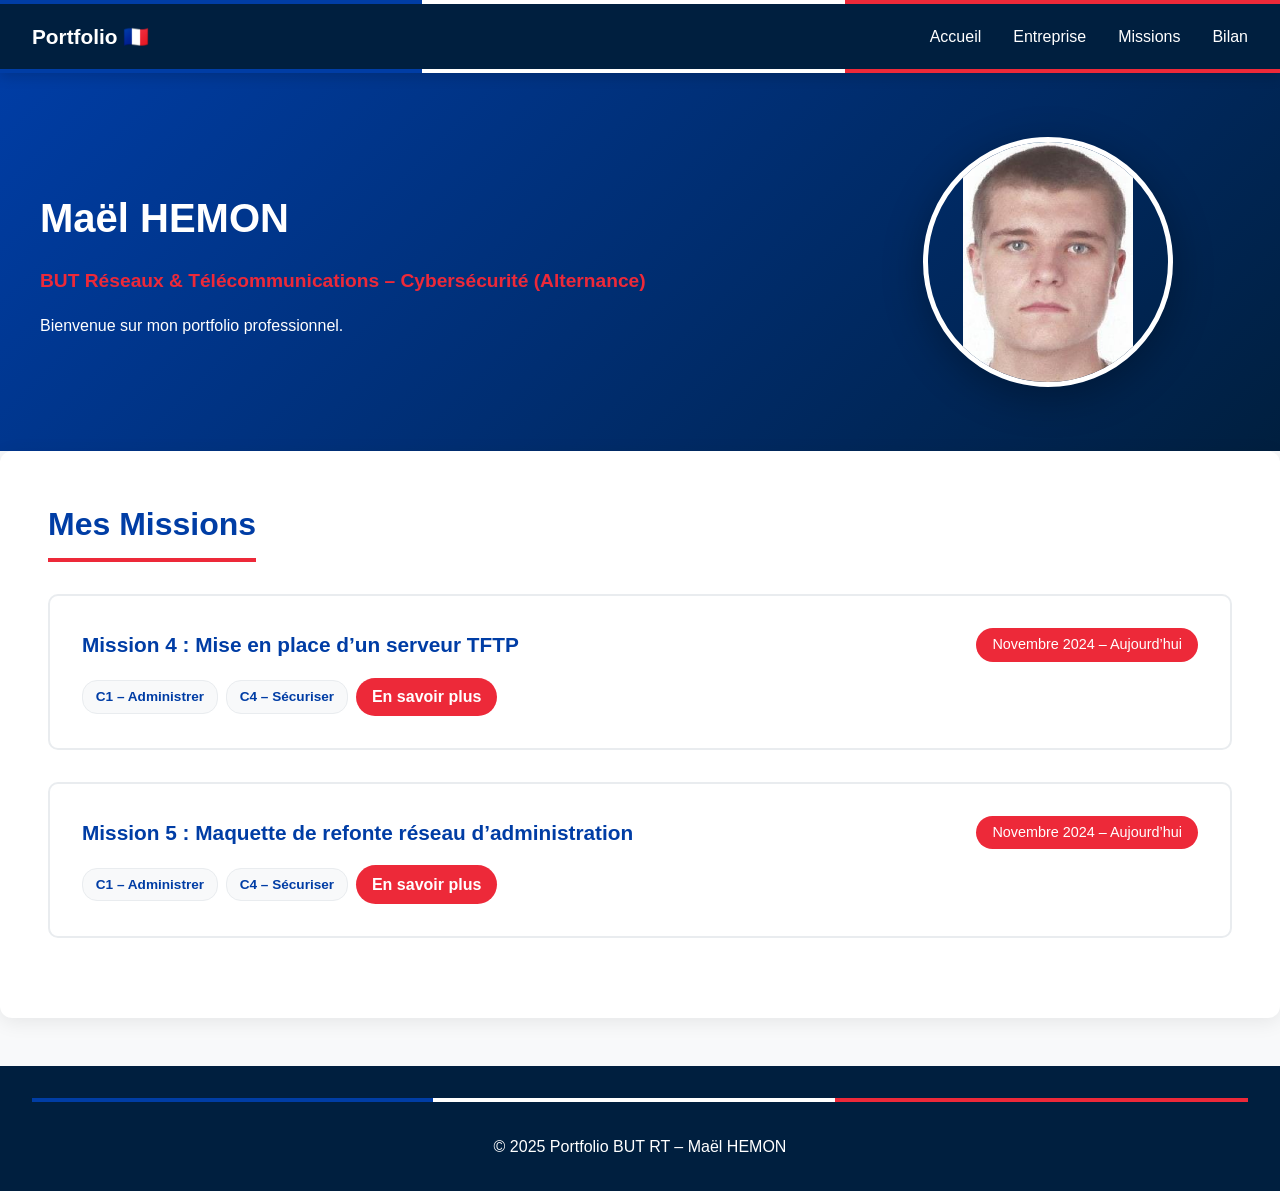
==== commit 0cac1923: "entreprise presque terminé" ====
--- a/index.html
+++ b/index.html
@@ -4,12 +4,9 @@
     <meta charset="UTF-8">
     <meta name="viewport" content="width=device-width, initial-scale=1.0">
     <title>Portfolio BUT RT - Alternance</title>
+
     <style>
-        * {
-            margin: 0;
-            padding: 0;
-            box-sizing: border-box;
-        }
+        * { margin: 0; padding: 0; box-sizing: border-box; }
 
         :root {
             --france-blue: #003DA5;
@@ -42,7 +39,7 @@
 
         .nav-container {
             max-width: 1400px;
-            margin: 0 auto;
+            margin: auto;
             padding: 0 2rem;
             display: flex;
             justify-content: space-between;
@@ -50,24 +47,22 @@
         }
 
         .logo {
+            color: white;
             font-size: 1.3rem;
             font-weight: bold;
-            color: white;
         }
 
         .nav-links {
+            list-style: none;
             display: flex;
             gap: 2rem;
-            list-style: none;
         }
 
         .nav-links a {
             color: white;
             text-decoration: none;
-            font-weight: 500;
-            transition: all 0.3s;
-            padding: 0.5rem 0;
             position: relative;
+            padding-bottom: .3rem;
         }
 
         .nav-links a::after {
@@ -78,7 +73,7 @@
             width: 0;
             height: 3px;
             background: var(--france-red);
-            transition: width 0.3s;
+            transition: .3s;
         }
 
         .nav-links a:hover::after {
@@ -93,46 +88,41 @@
 
         .hero-container {
             max-width: 1200px;
-            margin: 0 auto;
+            margin: auto;
             display: grid;
             grid-template-columns: 2fr 1fr;
             gap: 3rem;
             align-items: center;
         }
 
-        .hero h1 {
-            font-size: 2.5rem;
-            margin-bottom: 1rem;
-        }
+        .hero h1 { font-size: 2.5rem; }
 
         .subtitle {
             font-size: 1.2rem;
             color: var(--france-red);
             font-weight: 600;
-            margin-bottom: 1rem;
-        }
-
-       .profile-photo {
-    width: 250px;
-    height: 250px;
-    border-radius: 60%;
-    overflow: hidden;          /* 🔑 indispensable */
-    box-shadow: 0 10px 40px rgba(0,0,0,0.3);
-    border: 5px solid white;
-    margin: 0 auto;
-    background-color: white;
-}
-
-.profile-photo img {
-    width: 100%;
-    height: 100%;
-    object-fit: contain;
-    object-position: 60% center;
-}
+            margin: 1rem 0;
+        }
+
+        .profile-photo {
+            width: 250px;
+            height: 250px;
+            border-radius: 60%;
+            overflow: hidden;
+            border: 5px solid white;
+            box-shadow: 0 10px 40px rgba(0,0,0,.3);
+            margin: auto;
+        }
+
+        .profile-photo img {
+            width: 100%;
+            height: 100%;
+            object-fit: contain;
+        }
 
         .container {
             max-width: 1400px;
-            margin: 0 auto;
+            margin: auto;
             padding: 3rem 2rem;
         }
 
@@ -140,51 +130,17 @@
             background: white;
             padding: 3rem;
             border-radius: 12px;
-            box-shadow: 0 4px 20px rgba(0,0,0,0.08);
+            box-shadow: 0 4px 20px rgba(0,0,0,.08);
             margin-bottom: 3rem;
         }
 
         .section-title {
             font-size: 2rem;
             color: var(--france-blue);
-            margin-bottom: 0.5rem;
-            padding-bottom: 1rem;
             border-bottom: 4px solid var(--france-red);
             display: inline-block;
-        }
-
-        .competences-grid {
-            display: grid;
-            grid-template-columns: repeat(auto-fit, minmax(300px, 1fr));
-            gap: 1.5rem;
-            margin-top: 2rem;
-        }
-
-        .competence-card {
-            background: var(--light);
-            padding: 1.5rem;
-            border-radius: 10px;
-            border-left: 5px solid var(--france-blue);
-        }
-
-        .competence-card h3 {
-            color: var(--navy);
-            margin-bottom: 0.5rem;
-            display: flex;
-            align-items: center;
-            gap: 0.5rem;
-        }
-
-        .comp-num {
-            background: var(--france-blue);
-            color: white;
-            width: 30px;
-            height: 30px;
-            border-radius: 50%;
-            display: flex;
-            align-items: center;
-            justify-content: center;
-            font-weight: bold;
+            padding-bottom: .5rem;
+            margin-bottom: 2rem;
         }
 
         .mission-card {
@@ -192,24 +148,23 @@
             border-radius: 10px;
             padding: 2rem;
             margin-bottom: 2rem;
-            cursor: pointer;
-            transition: all 0.3s;
+            transition: .3s;
         }
 
         .mission-card:hover {
             border-color: var(--france-blue);
-            box-shadow: 0 8px 25px rgba(0,61,165,0.1);
+            box-shadow: 0 8px 25px rgba(0,61,165,.1);
         }
 
         .mission-header {
             display: flex;
             justify-content: space-between;
-            align-items: start;
-            margin-bottom: 1rem;
+            flex-wrap: wrap;
+            gap: 1rem;
         }
 
         .mission-title {
-            font-size: 1.4rem;
+            font-size: 1.3rem;
             color: var(--france-blue);
             font-weight: 600;
         }
@@ -217,122 +172,42 @@
         .mission-period {
             background: var(--france-red);
             color: white;
-            padding: 0.3rem 1rem;
+            padding: .3rem 1rem;
             border-radius: 20px;
-            font-size: 0.9rem;
+            font-size: .9rem;
         }
 
         .comp-badges {
             display: flex;
-            gap: 0.5rem;
+            gap: .5rem;
+            margin-top: 1rem;
             flex-wrap: wrap;
-            margin-top: 1rem;
+            align-items: center;
         }
 
         .badge {
             background: var(--light);
             color: var(--france-blue);
-            padding: 0.3rem 0.8rem;
+            padding: .3rem .8rem;
             border-radius: 15px;
-            font-size: 0.85rem;
-            font-weight: 600;
             border: 1px solid var(--gray);
-        }
-
-        .mission-detail {
-            display: none;
-            margin-top: 2rem;
-            padding-top: 2rem;
-            border-top: 2px solid var(--gray);
-        }
-
-        .mission-detail.active {
-            display: block;
-        }
-
-        .detail-section {
-            margin-bottom: 2rem;
-        }
-
-        .detail-section h4 {
-            color: var(--navy);
-            margin-bottom: 1rem;
-            font-size: 1.1rem;
-        }
-
-        .detail-section ul {
-            list-style: none;
-            padding-left: 1rem;
-        }
-
-        .detail-section li {
-            margin-bottom: 0.5rem;
-            padding-left: 1rem;
-            position: relative;
-        }
-
-        .detail-section li::before {
-            content: '▸';
-            color: var(--france-red);
-            position: absolute;
-            left: 0;
-        }
-
-        .bilan-table {
-            width: 100%;
-            border-collapse: collapse;
-            margin: 2rem 0;
-        }
-
-        .bilan-table th,
-        .bilan-table td {
-            padding: 1rem;
-            text-align: left;
-            border: 1px solid var(--gray);
-        }
-
-        .bilan-table th {
-            background: var(--france-blue);
-            color: white;
-            font-weight: 600;
-        }
-
-        .bilan-table tr:nth-child(even) {
-            background: var(--light);
-        }
-
-        .niveau {
-            display: flex;
-            gap: 0.2rem;
-        }
-
-        .dot {
-            width: 10px;
-            height: 10px;
-            border-radius: 50%;
-            background: var(--gray);
-        }
-
-        .dot.filled {
-            background: var(--france-blue);
-        }
-
-        .info-grid {
-            display: grid;
-            grid-template-columns: 1fr 1fr;
-            gap: 2rem;
-            margin-top: 2rem;
-        }
-
-        .info-card {
-            background: var(--light);
-            padding: 1.5rem;
-            border-radius: 8px;
-        }
-
-        .info-card h3 {
-            color: var(--navy);
-            margin-bottom: 1rem;
+            font-size: .85rem;
+            font-weight: 600;
+        }
+
+        .more {
+            background: var(--france-red);
+            color: white;
+            border: none;
+            padding: .4rem 1rem;
+            border-radius: 20px;
+            cursor: pointer;
+            font-weight: 600;
+            text-decoration: none;
+        }
+
+        .more:hover {
+            opacity: .85;
         }
 
         footer {
@@ -350,385 +225,75 @@
             background: linear-gradient(to right, var(--france-blue) 33%, white 33%, white 66%, var(--france-red) 66%);
             margin-bottom: 2rem;
         }
-        .more{
-            background-color: #ED2939;
-            color: #003DA5;
-        }
+
         @media (max-width: 968px) {
-            .hero-container {
-                grid-template-columns: 1fr;
-            }
-            .info-grid {
-                grid-template-columns: 1fr;
-            }
-            .mission-header {
-                flex-direction: column;
-                gap: 1rem;
-            }
-            
+            .hero-container { grid-template-columns: 1fr; }
+            .mission-header { flex-direction: column; }
         }
     </style>
 </head>
+
 <body>
-    <header>
-        <nav>
-            <div class="nav-container">
-                <div class="logo">Portfolio  🇫🇷</div>
-                <ul class="nav-links">
-                    <li><a href="index.html">Accueil</a></li>
-                    <li><a href="entreprise.html">Entreprise</a></li>
-                    <li><a href="missions.html">Missions</a></li>
-                    <li><a href="bilan.html">Bilan</a></li>
-                </ul>
-            </div>
-        </nav>
-    </header>
-
-    <section id="accueil" class="hero">
-        <div class="hero-container">
-            <div>
-                <h1>Maël HEMON</h1>
-                <p class="subtitle">BUT Réseaux & Télécommunications parcours Cybersécurité - Alternance (2A)</p>
-                <p>Bienvenue sur mon portfolio professionnel.</p>
-                <p style="margin-top: 1rem;">À travers ce portfolio, vous découvrirez l'entreprise dans laquelle je réalise cette alternance, <br> les missions pour lesquelles je prends part ainsi que le bilan non définitif de mes compétences acquises au sein de cette riche aventure humaine et technique.</p>
-            </div>
-            <div class="profile-photo"><img src="photo_profile.jpg" alt="photo_profile"></div>
-        </div>
-    </section>
-     <section id="entreprise" class="section">
-            <h2 class="section-title">Présentation & Projection</h2>
-            
-            <div class="info-grid">
-                <div class="info-card">
-                    <h3>📍 L'Entreprise</h3>
-                    <p><strong>Nom :</strong> Commissariant au Numérique de Défense (CND) - Ministère des armées</p>
-                    <br>
-                    <p><strong>Secteur :</strong> Télécommunications et informatique </p>
-                    <br>
-                    <p><strong>Effectif :</strong> 7000 employés répartis sur l'ensemble du territoire français et à l'étranger</p>
-                    <br>
-                    <p><strong>Enjeux :</strong> Soutien numérique pour les opérations - Contribution au système de combat de demain  </p>
-                </div>
-                
-                <div class="info-card">
-                    <h3>💼 Mon Rôle</h3>
-                    <p><strong>Poste :</strong> Technicien réseau </p>
-                    <p><strong>Service :</strong> Centre d'Appui au Numérique Cherbourg (CAN)</p>
-                    <p><strong>Période :</strong> septembre 2024 - juin 2027 </p>
-                    <p><strong>Positionnement :</strong> Groupe réseaux-supports du bureau systèmes de communication de la division interventions </p>
-                </div>
-            </div>
-
-            <div style="margin-top: 2rem; padding: 1.5rem; background: var(--light); border-radius: 8px;">
-                <h3 style="color: var(--navy); margin-bottom: 1rem;">🎯 Projection Professionnelle</h3>
-                <p>Description des objectifs professionnels à court/moyen terme, compétences à développer et contribution de cette alternance au projet professionnel.
-                    Cette alternance me permets d'acquérir une riche polyvalence d'un point de vu technique ainsi que d'accumuler de l'expérience professionnelle qui tous deux me seront bénéfiques pour mon avenir professionnel. Par la suite je souhaiterai 
-                </p>
-            </div>
-        </section>
-        <section id="missions" class="section">
-            <h2 class="section-title">Mes Missions</h2>
-            
-            <div class="mission-card" onclick="toggleMission('m1')">
-                <div class="mission-header">
-                    <h3 class="mission-title">Mission 1 : Configuration d'équipements réseaux de différentes marques</h3>
-                    <span class="mission-period">Novembre 2024 - aujdh </span>
-                </div>
-                <p></p>
-                <div class="comp-badges">
-                    <span class="badge">C1 - Administrer</span>
-                    <span class="badge">C4 - Sécuriser</span>
-                </div>
-                
-                
-                <div class="mission-detail" id="m1">
-                    <div class="detail-section">
-                        <h4>📋 Contexte et Objectifs</h4>
-                        <p>Ouverture d'un nouveau site nécessitant infrastructure réseau. Enjeu : connectivité, sécurité et performance pour 50 utilisateurs.</p>
-                        <ul>
-                            <li>Acteurs : équipe infra (3 pers.), responsable IT</li>
-                            <li>Contraintes : budget limité, délai 2 mois, compatibilité</li>
-                            <li>Objectif : infrastructure opérationnelle sécurisée</li>
-                        </ul>
-                        <button></button>
-                    </div>
-
-                    <div class="detail-section">
-                        <h4>⚙️ Tâches et Évolution</h4>
-                        <ul>
-                            <li><strong>S1-2 :</strong> Étude besoins, conception architecture</li>
-                            <li><strong>S3-5 :</strong> Config switchs/routeurs Cisco (VLANs, routage)</li>
-                            <li><strong>S6-7 :</strong> Pare-feu, filtrage, VPN site-to-site</li>
-                            <li><strong>S8 :</strong> Tests, documentation, formation</li>
-                            <li>Autonomie progressive : supervisé puis autonome S5</li>
-                        </ul>
-                    </div>
-
-                    <div class="detail-section">
-                        <h4>🎓 Compétences & AC Mobilisés</h4>
-                        <ul>
-                            <li><strong>C1 :</strong> Config avancée (VLANs, routage, protocols)</li>
-                            <li><strong>C4 :</strong> Sécurité, pare-feu, segmentation</li>
-                            <li><strong>AC :</strong> Configurer/dépanner services, garantir QoS</li>
-                        </ul>
-                    </div>
-
-                    <div class="detail-section">
-                        <h4>📎 Traces et Preuves</h4>
-                        <ul>
-                            <li>Schémas architecture (Packet Tracer)</li>
-                            <li>Configs équipements anonymisées</li>
-                            <li>Documentation technique</li>
-                            <li>Rapports tests/validation</li>
-                        </ul>
-                    </div>
-
-                    <div class="detail-section">
-                        <h4>💭 Analyse Réflexive</h4>
-                        <p><strong>Apprentissages :</strong> Maîtrise VLANs et routage inter-VLAN approfondie. Importance documentation.</p>
-                        <p><strong>Difficultés :</strong> Compatibilité versions IOS. Résolu via doc Cisco.</p>
-                        <p><strong>Évolution :</strong> Autonomie partielle → complète. Communication améliorée.</p>
-                        <p><strong>Niveau :</strong> Intermédiaire/Avancé - bonne maîtrise, résolution autonome.</p>
-                    </div>
-                </div>
-            </div>
-
-
-             <div class="mission-card" onclick="toggleMission('m1')">
-                <div class="mission-header">
-                    <h3 class="mission-title">Mission 3 :  Rédaction de documentation technique</h3>
-                    <span class="mission-period">Novembre 2024 - aujdh </span>
-                </div>
-                <p></p>
-                <div class="comp-badges">
-                    <span class="badge">C1 - Administrer</span>
-                    <span class="badge">C4 - Sécuriser</span>
-                </div>
-                
-                
-                <div class="mission-detail" id="m1">
-                    <div class="detail-section">
-                        <h4>📋 Contexte et Objectifs</h4>
-                        <p>Ouverture d'un nouveau site nécessitant infrastructure réseau. Enjeu : connectivité, sécurité et performance pour 50 utilisateurs.</p>
-                        <ul>
-                            <li>Acteurs : équipe infra (3 pers.), responsable IT</li>
-                            <li>Contraintes : budget limité, délai 2 mois, compatibilité</li>
-                            <li>Objectif : infrastructure opérationnelle sécurisée</li>
-                        </ul>
-                        <button></button>
-                    </div>
-
-                    <div class="detail-section">
-                        <h4>⚙️ Tâches et Évolution</h4>
-                        <ul>
-                            <li><strong>S1-2 :</strong> Étude besoins, conception architecture</li>
-                            <li><strong>S3-5 :</strong> Config switchs/routeurs Cisco (VLANs, routage)</li>
-                            <li><strong>S6-7 :</strong> Pare-feu, filtrage, VPN site-to-site</li>
-                            <li><strong>S8 :</strong> Tests, documentation, formation</li>
-                            <li>Autonomie progressive : supervisé puis autonome S5</li>
-                        </ul>
-                    </div>
-
-                    <div class="detail-section">
-                        <h4>🎓 Compétences & AC Mobilisés</h4>
-                        <ul>
-                            <li><strong>C1 :</strong> Config avancée (VLANs, routage, protocols)</li>
-                            <li><strong>C4 :</strong> Sécurité, pare-feu, segmentation</li>
-                            <li><strong>AC :</strong> Configurer/dépanner services, garantir QoS</li>
-                        </ul>
-                    </div>
-
-                    <div class="detail-section">
-                        <h4>📎 Traces et Preuves</h4>
-                        <ul>
-                            <li>Schémas architecture (Packet Tracer)</li>
-                            <li>Configs équipements anonymisées</li>
-                            <li>Documentation technique</li>
-                            <li>Rapports tests/validation</li>
-                        </ul>
-                    </div>
-
-                    <div class="detail-section">
-                        <h4>💭 Analyse Réflexive</h4>
-                        <p><strong>Apprentissages :</strong> Maîtrise VLANs et routage inter-VLAN approfondie. Importance documentation.</p>
-                        <p><strong>Difficultés :</strong> Compatibilité versions IOS. Résolu via doc Cisco.</p>
-                        <p><strong>Évolution :</strong> Autonomie partielle → complète. Communication améliorée.</p>
-                        <p><strong>Niveau :</strong> Intermédiaire/Avancé - bonne maîtrise, résolution autonome.</p>
-                    </div>
-                </div>
-            </div>
-
-            <div class="mission-card" onclick="toggleMission('m1')">
-                <div class="mission-header">
-                    <h3 class="mission-title">Mission 2 :  Brassage et déploiements de matériels réseaux</h3>
-                    <span class="mission-period">Novembre 2024 - aujdh </span>
-                </div>
-                <p></p>
-                <div class="comp-badges">
-                    <span class="badge">C1 - Administrer</span>
-                    <span class="badge">C4 - Sécuriser</span>
-                </div>
-                
-                
-                <div class="mission-detail" id="m1">
-                    <div class="detail-section">
-                        <h4>📋 Contexte et Objectifs</h4>
-                        <p>Ouverture d'un nouveau site nécessitant infrastructure réseau. Enjeu : connectivité, sécurité et performance pour 50 utilisateurs.</p>
-                        <ul>
-                            <li>Acteurs : équipe infra (3 pers.), responsable IT</li>
-                            <li>Contraintes : budget limité, délai 2 mois, compatibilité</li>
-                            <li>Objectif : infrastructure opérationnelle sécurisée</li>
-                        </ul>
-                        <button></button>
-                    </div>
-
-                    <div class="detail-section">
-                        <h4>⚙️ Tâches et Évolution</h4>
-                        <ul>
-                            <li><strong>S1-2 :</strong> Étude besoins, conception architecture</li>
-                            <li><strong>S3-5 :</strong> Config switchs/routeurs Cisco (VLANs, routage)</li>
-                            <li><strong>S6-7 :</strong> Pare-feu, filtrage, VPN site-to-site</li>
-                            <li><strong>S8 :</strong> Tests, documentation, formation</li>
-                            <li>Autonomie progressive : supervisé puis autonome S5</li>
-                        </ul>
-                    </div>
-
-                    <div class="detail-section">
-                        <h4>🎓 Compétences & AC Mobilisés</h4>
-                        <ul>
-                            <li><strong>C1 :</strong> Config avancée (VLANs, routage, protocols)</li>
-                            <li><strong>C4 :</strong> Sécurité, pare-feu, segmentation</li>
-                            <li><strong>AC :</strong> Configurer/dépanner services, garantir QoS</li>
-                        </ul>
-                    </div>
-
-                    <div class="detail-section">
-                        <h4>📎 Traces et Preuves</h4>
-                        <ul>
-                            <li>Schémas architecture (Packet Tracer)</li>
-                            <li>Configs équipements anonymisées</li>
-                            <li>Documentation technique</li>
-                            <li>Rapports tests/validation</li>
-                        </ul>
-                    </div>
-
-                    <div class="detail-section">
-                        <h4>💭 Analyse Réflexive</h4>
-                        <p><strong>Apprentissages :</strong> Maîtrise VLANs et routage inter-VLAN approfondie. Importance documentation.</p>
-                        <p><strong>Difficultés :</strong> Compatibilité versions IOS. Résolu via doc Cisco.</p>
-                        <p><strong>Évolution :</strong> Autonomie partielle → complète. Communication améliorée.</p>
-                        <p><strong>Niveau :</strong> Intermédiaire/Avancé - bonne maîtrise, résolution autonome.</p>
-                    </div>
-                </div>
-
-             
-                </div>
-            </div>
-            <div class="mission-card" onclick="toggleMission('m1')">
-                <div class="mission-header">
-                    <h3 class="mission-title">Mission 4 :  Mise en place d'un serveur tftp</h3>
-                    <span class="mission-period">Novembre 2024 - aujdh </span>
-                </div>
-                <p></p>
-                <div class="comp-badges">
-                    <span class="badge">C1 - Administrer</span>
-                    <span class="badge">C4 - Sécuriser</span>
-                    <button class="more">En savoir plus</button>
-                </div>
-            </div>   
-            
-
-             <div class="mission-card" onclick="toggleMission('m1')">
-                <div class="mission-header">
-                    <h3 class="mission-title">Mission 5 :  Réalisation d'une maquette pour le projet de refonte du réseau d'administration à distance des équipements réseaux </h3>
-                    <span class="mission-period">Novembre 2024 - aujdh </span>
-                </div>
-                <p></p>
-                <div class="comp-badges">
-                    <span class="badge">C1 - Administrer</span>
-                    <span class="badge">C4 - Sécuriser</span>
-                </div>
-                
-                
-                <div class="mission-detail" id="m1">
-                    <div class="detail-section">
-                        <h4>📋 Contexte et Objectifs</h4>
-                        <p>Ouverture d'un nouveau site nécessitant infrastructure réseau. Enjeu : connectivité, sécurité et performance pour 50 utilisateurs.</p>
-                        <ul>
-                            <li>Acteurs : équipe infra (3 pers.), responsable IT</li>
-                            <li>Contraintes : budget limité, délai 2 mois, compatibilité</li>
-                            <li>Objectif : infrastructure opérationnelle sécurisée</li>
-                        </ul>
-                        <button></button>
-                    </div>
-
-                    <div class="detail-section">
-                        <h4>⚙️ Tâches et Évolution</h4>
-                        <ul>
-                            <li><strong>S1-2 :</strong> Étude besoins, conception architecture</li>
-                            <li><strong>S3-5 :</strong> Config switchs/routeurs Cisco (VLANs, routage)</li>
-                            <li><strong>S6-7 :</strong> Pare-feu, filtrage, VPN site-to-site</li>
-                            <li><strong>S8 :</strong> Tests, documentation, formation</li>
-                            <li>Autonomie progressive : supervisé puis autonome S5</li>
-                        </ul>
-                    </div>
-
-                    <div class="detail-section">
-                        <h4>🎓 Compétences & AC Mobilisés</h4>
-                        <ul>
-                            <li><strong>C1 :</strong> Config avancée (VLANs, routage, protocols)</li>
-                            <li><strong>C4 :</strong> Sécurité, pare-feu, segmentation</li>
-                            <li><strong>AC :</strong> Configurer/dépanner services, garantir QoS</li>
-                        </ul>
-                    </div>
-
-                    <div class="detail-section">
-                        <h4>📎 Traces et Preuves</h4>
-                        <ul>
-                            <li>Schémas architecture (Packet Tracer)</li>
-                            <li>Configs équipements anonymisées</li>
-                            <li>Documentation technique</li>
-                            <li>Rapports tests/validation</li>
-                        </ul>
-                    </div>
-
-                    <div class="detail-section">
-                        <h4>💭 Analyse Réflexive</h4>
-                        <p><strong>Apprentissages :</strong> Maîtrise VLANs et routage inter-VLAN approfondie. Importance documentation.</p>
-                        <p><strong>Difficultés :</strong> Compatibilité versions IOS. Résolu via doc Cisco.</p>
-                        <p><strong>Évolution :</strong> Autonomie partielle → complète. Communication améliorée.</p>
-                        <p><strong>Niveau :</strong> Intermédiaire/Avancé - bonne maîtrise, résolution autonome.</p>
-                    </div>
-                </div>
-            </div>
-        </section>
-        <script>
-        function toggleMission(id) {
-            const detail = document.getElementById(id);
-            const wasActive = detail.classList.contains('active');
-            
-            document.querySelectorAll('.mission-detail').forEach(d => {
-                d.classList.remove('active');
-            });
-            
-            if (!wasActive) {
-                detail.classList.add('active');
-            }
-        }
-
-        document.querySelectorAll('a[href^="#"]').forEach(a => {
-            a.addEventListener('click', function(e) {
-                e.preventDefault();
-                document.querySelector(this.getAttribute('href')).scrollIntoView({
-                    behavior: 'smooth'
-                });
-            });
-        });
-    </script>
-    
-
-    <footer>
-        <p>&copy; 2025 Portfolio BUT RT - Maël HEMON</p>
-    </footer>
+
+<header>
+    <nav>
+        <div class="nav-container">
+            <div class="logo">Portfolio 🇫🇷</div>
+            <ul class="nav-links">
+                <li><a href="index.html">Accueil</a></li>
+                <li><a href="entreprise.html">Entreprise</a></li>
+                <li><a href="missions.html">Missions</a></li>
+                <li><a href="bilan.html">Bilan</a></li>
+            </ul>
+        </div>
+    </nav>
+</header>
+
+<section class="hero">
+    <div class="hero-container">
+        <div>
+            <h1>Maël HEMON</h1>
+            <p class="subtitle">BUT Réseaux & Télécommunications – Cybersécurité (Alternance)</p>
+            <p>Bienvenue sur mon portfolio professionnel.</p>
+        </div>
+        <div class="profile-photo">
+            <img src="photo_profile.jpg" alt="Photo de profil">
+        </div>
+    </div>
+</section>
+
+<section class="container section">
+    <h2 class="section-title">Mes Missions</h2>
+
+    <div class="mission-card">
+        <div class="mission-header">
+            <h3 class="mission-title">Mission 4 : Mise en place d’un serveur TFTP</h3>
+            <span class="mission-period">Novembre 2024 – Aujourd’hui</span>
+        </div>
+        <div class="comp-badges">
+            <span class="badge">C1 – Administrer</span>
+            <span class="badge">C4 – Sécuriser</span>
+            <a href="tftp.html" class="more">En savoir plus</a>
+        </div>
+    </div>
+
+    <div class="mission-card">
+        <div class="mission-header">
+            <h3 class="mission-title">Mission 5 : Maquette de refonte réseau d’administration</h3>
+            <span class="mission-period">Novembre 2024 – Aujourd’hui</span>
+        </div>
+        <div class="comp-badges">
+            <span class="badge">C1 – Administrer</span>
+            <span class="badge">C4 – Sécuriser</span>
+            <a href="maquette.html" class="more">En savoir plus</a>
+        </div>
+    </div>
+
+</section>
+
+<footer>
+    <p>&copy; 2025 Portfolio BUT RT – Maël HEMON</p>
+</footer>
+
 </body>
-</html>+</html>
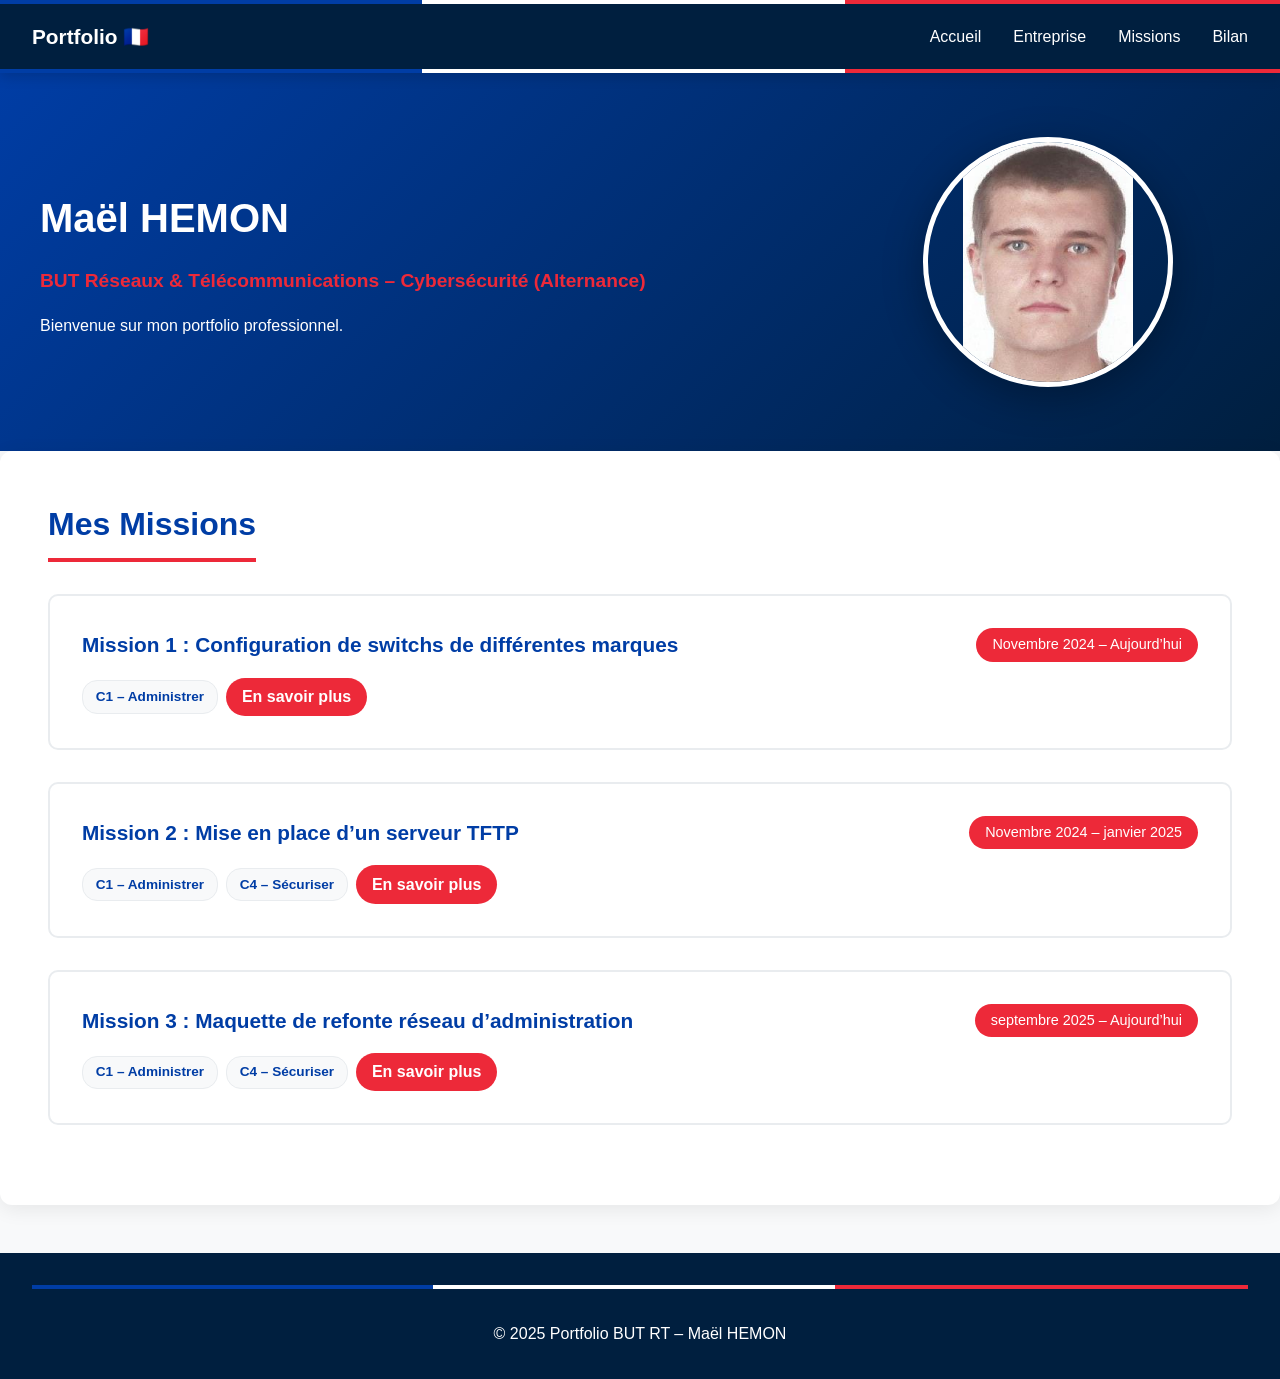
==== commit b7a1cbcc: "add_missions" ====
--- a/index.html
+++ b/index.html
@@ -264,11 +264,21 @@
 
 <section class="container section">
     <h2 class="section-title">Mes Missions</h2>
+<div class="mission-card">
+        <div class="mission-header">
+            <h3 class="mission-title">Mission 1 : Configuration de switchs de différentes marques</h3>
+            <span class="mission-period">Novembre 2024 – Aujourd’hui</span>
+        </div>
+        <div class="comp-badges">
+            <span class="badge">C1 – Administrer</span>
+            <a href="config_ear.html" class="more">En savoir plus</a>
+        </div>
+    </div>
 
     <div class="mission-card">
         <div class="mission-header">
-            <h3 class="mission-title">Mission 4 : Mise en place d’un serveur TFTP</h3>
-            <span class="mission-period">Novembre 2024 – Aujourd’hui</span>
+            <h3 class="mission-title">Mission 2 : Mise en place d’un serveur TFTP</h3>
+            <span class="mission-period">Novembre 2024 – janvier 2025</span>
         </div>
         <div class="comp-badges">
             <span class="badge">C1 – Administrer</span>
@@ -279,8 +289,8 @@
 
     <div class="mission-card">
         <div class="mission-header">
-            <h3 class="mission-title">Mission 5 : Maquette de refonte réseau d’administration</h3>
-            <span class="mission-period">Novembre 2024 – Aujourd’hui</span>
+            <h3 class="mission-title">Mission 3 : Maquette de refonte réseau d’administration</h3>
+            <span class="mission-period">septembre 2025 – Aujourd’hui</span>
         </div>
         <div class="comp-badges">
             <span class="badge">C1 – Administrer</span>
@@ -289,6 +299,7 @@
         </div>
     </div>
 
+
 </section>
 
 <footer>
